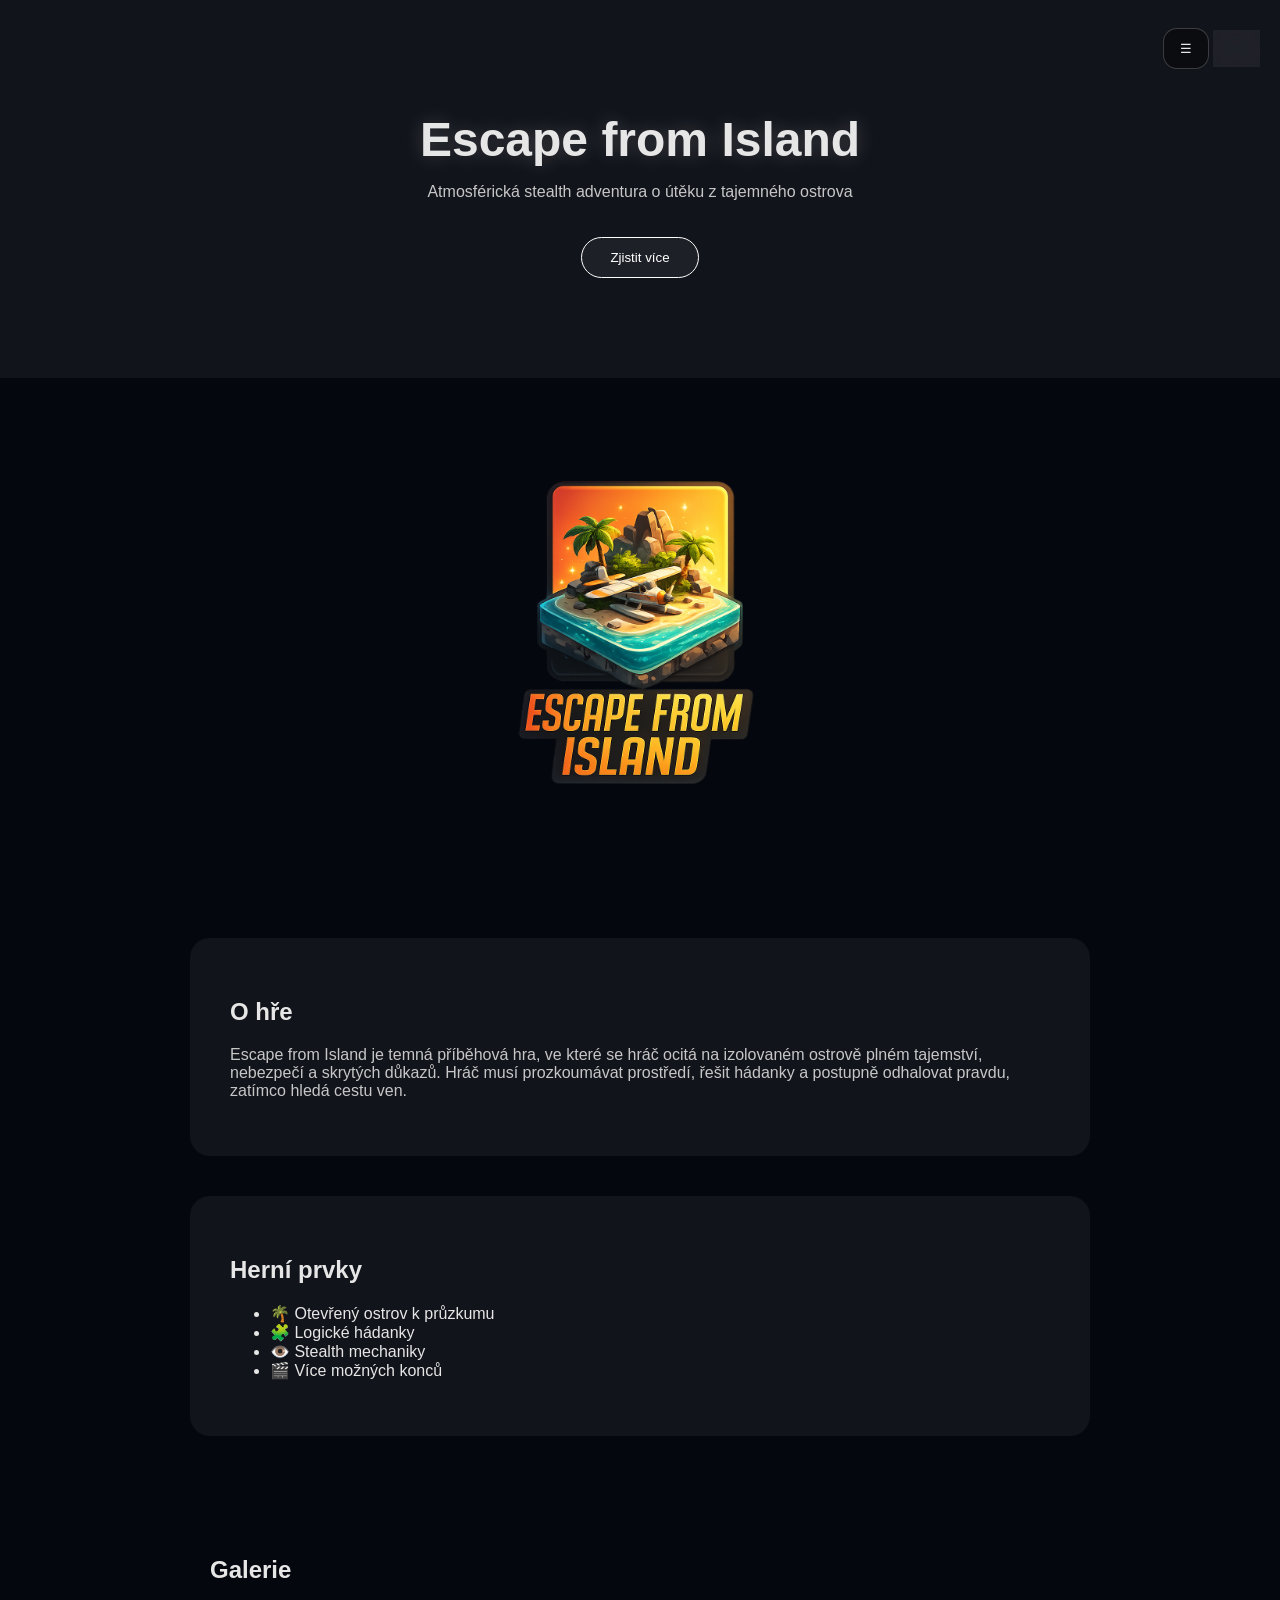
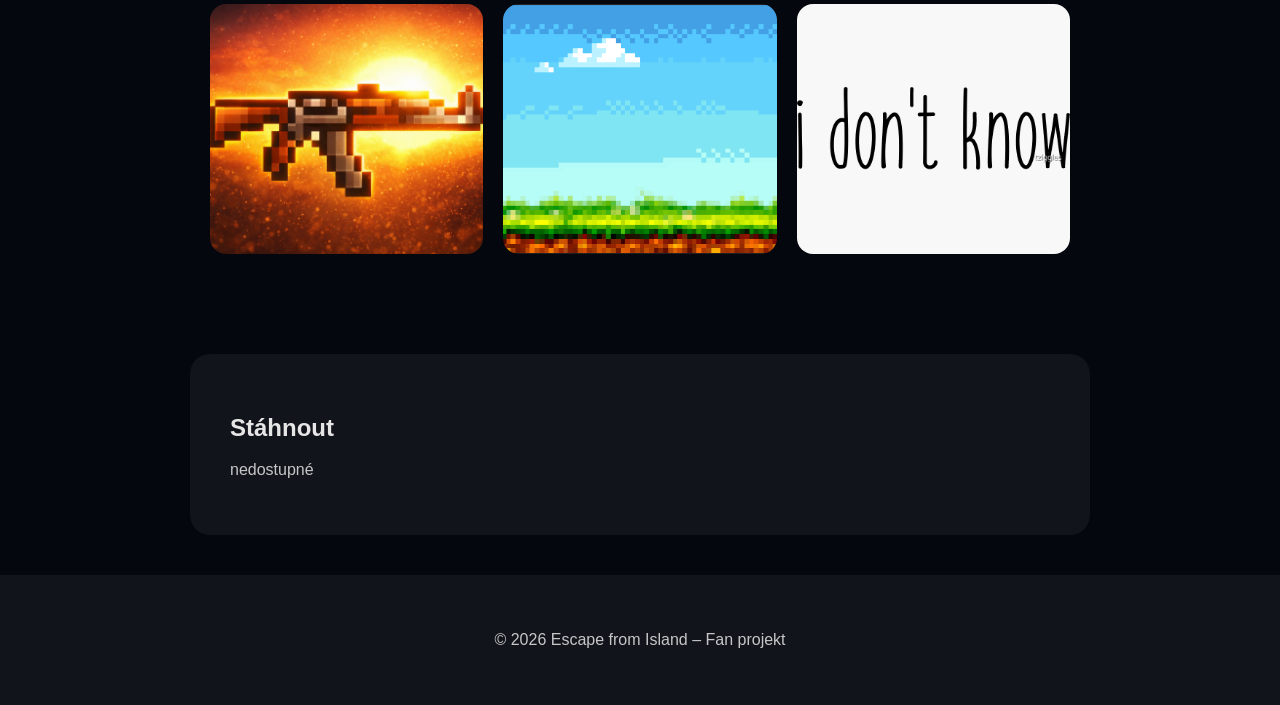
==== index.html @ 5540797e "Add files via upload" ====
<!DOCTYPE html>
<html lang="cs">
<head>
    <meta charset="UTF-8">
    <meta name="viewport" content="width=device-width, initial-scale=1.0">
    <meta name="theme-color" content="#050505">
    <title>Escape from Island</title>
    <link rel="stylesheet" href="style.css">
</head>
<body>

<!-- ===== MENU ===== -->
<nav class="menu">
    <button class="menu-toggle">☰</button>
<button class="theme-toggle">
    <span class="icon">🌙</span>
</button>
    <div class="menu-items">
        <a href="#">Hlavní</a>
        <a href="#about">O hře</a>
        <a href="#gallery">Galerie</a>
        <a href="#download">Stáhnout</a>
    </div>
</nav>

<!-- ===== Nazev + zjistit vic ===== -->
<header class="fade-in">
    <h1>Escape from Island</h1>
    <p>Atmosférická stealth adventura o útěku z tajemného ostrova</p>
    <button class="btn" id="infoBtn">Zjistit více</button>
    <div class="more-text" id="infoText">
        <p>
            Hra klade důraz na atmosféru, napětí a pomalé odhalování příběhu.
            Každé místo na ostrově skrývá nové informace a možné cesty k útěku.
        </p>
    </div>
</header>

<!-- ===== Hlavni obrazek ===== -->
<section class="hero fade-in delay">
   <img src="nazvanie.png" alt="Hlavní obrázek hry">
</section>

<!-- ===== informace o hre ===== -->
<section id="about" class="card fade-in">
    <h2>O hře</h2>
    <p>
        Escape from Island je temná příběhová hra, ve které se hráč ocitá
        na izolovaném ostrově plném tajemství, nebezpečí a skrytých důkazů.
        Hráč musí prozkoumávat prostředí, řešit hádanky a postupně odhalovat pravdu,
        zatímco hledá cestu ven.
    </p>
</section>

<section class="card fade-in">
    <h2>Herní prvky</h2>
    <ul>
        <li>🌴 Otevřený ostrov k průzkumu</li>
        <li>🧩 Logické hádanky</li>
        <li>👁️ Stealth mechaniky</li>
        <li>🎬 Více možných konců</li>
    </ul>
</section>

<!-- ===== GALLERY ===== -->
<section id="gallery" class="gallery fade-in">
    <h2>Galerie</h2>
    <div class="grid">
        <img src="AK-47_sunset.png" alt="Screenshot 1" class="clickable">
        <img src="ostrov.png" alt="Screenshot 2" class="clickable">
        <img src="hz.webp" alt="Screenshot 3" class="clickable">
    </div>
</section>

<!-- ===== Stahnout ===== -->
<section id="download" class="card fade-in">
    <h2>Stáhnout</h2>
    <p>nedostupné</p>
</section>

<!-- ===== autorska prava ===== -->
<footer class="fade-in">
    <p>© 2026 Escape from Island – Fan projekt</p>
</footer>

<!-- ===== zvetsit obrazek ===== -->
<div id="lightbox">
    <span id="close">&times;</span>
    <img id="lightbox-img" src="">
</div>

<script src="script.js"></script>
</body>
</html>
---- style.css ----
* {
    box-sizing: border-box;
}

/* ===== THEME VARIABLES ===== */
:root {
    --bg: #05070f;
    --card: rgba(255,255,255,0.05);
    --text: #e6e6e6;
    --accent: #ffffff;
    --btn-bg: rgba(255,255,255,0.05);
}

/* светлая тема (НЕ белая, мягкая) */
body.light {
    --bg: #cfd3da;
    --card: rgba(0,0,0,0.08);
    --text: #1a1a1a;
    --accent: #111;
    --btn-bg: rgba(0,0,0,0.08);
}

/* ===== BASE ===== */
html, body {
    margin: 0;
    min-height: 100vh;
    font-family: "Segoe UI", sans-serif;
    scroll-behavior: smooth;
    overscroll-behavior: none;

    background: var(--bg);
    color: var(--text);
}

/* ===== HEADER ===== */
header {
    text-align: center;
    padding: 80px 20px;
    background: var(--card);
}

header h1,
header p {
    color: var(--text);
}

h1 {
    font-size: 48px;
    margin-bottom: 10px;
    text-shadow: 0 0 20px rgba(255,255,255,0.2);
}

p {
    opacity: 0.85;
}

/* ===== BUTTON ===== */
.btn {
    display: inline-block;
    margin-top: 20px;
    padding: 12px 28px;
    background: var(--btn-bg);
    border-radius: 30px;
    border: 1px solid var(--accent);
    color: var(--accent);
    text-decoration: none;
    transition: 0.3s;
}

.btn:hover {
    background: var(--accent);
    color: var(--bg);
    transform: scale(1.1);
}

/* ===== SECTIONS ===== */
section {
    max-width: 900px;
    margin: auto;
    padding: 60px 20px;
}

/* ===== CARD ===== */
.card {
    background: var(--card);
    border-radius: 20px;
    padding: 40px;
    margin: 40px auto;
}

/* ===== HERO ===== */
.hero img {
    width: 100%;
    max-width: 700px;
    max-height: 400px;
    height: auto;
    object-fit: contain;
    display: block;
    margin: 0 auto;
}

/* ===== GRID ===== */
.grid {
    display: grid;
    gap: 20px;
    grid-template-columns: repeat(auto-fit, minmax(250px, 1fr));
}

.grid img {
    width: 100%;
    height: 250px;
    object-fit: cover;
    border-radius: 16px;
    transition: 0.3s ease;
    cursor: pointer;
}

.grid img:hover {
    transform: scale(1.05);
}

/* ===== FOOTER ===== */
footer {
    text-align: center;
    padding: 40px;
    background: var(--card);
    margin-top: 40px;
}

/* ===== ANIMATION ===== */
.fade-in {
    opacity: 0;
    transform: translateY(30px);
    transition: 1s ease;
}

.fade-in.visible {
    opacity: 1;
    transform: translateY(0);
}

/* ===== MENU ===== */
.menu {
    position: fixed;
    top: 20px;
    right: 20px;
    z-index: 1000;
}

.menu-toggle {
    background: rgba(0,0,0,0.4);
    border: 1px solid rgba(255,255,255,0.2);
    color: var(--text);
    padding: 12px 16px;
    cursor: pointer;
    border-radius: 14px;
}

.menu-items {
    display: none;
    flex-direction: column;
    background: var(--card);
    margin-top: 8px;
    border-radius: 12px;
}

.menu-items.open {
    display: flex;
}

.menu-items a {
    padding: 10px 16px;
    color: var(--text);
    text-decoration: none;
}

.menu-items a:hover {
    background: rgba(255,255,255,0.08);
}

/* ===== MORE TEXT ===== */
.more-text {
    max-width: 600px;
    margin: 20px auto 0;
    opacity: 0;
    max-height: 0;
    overflow: hidden;
    transition: 0.4s ease;
}

.more-text.show {
    opacity: 1;
    max-height: 500px;
}

/* ===== LIGHTBOX ===== */
#lightbox {
    display: none;
    position: fixed;
    z-index: 2000;
    top: 0;
    left: 0;
    width: 100%;
    height: 100%;

    justify-content: center;
    align-items: center;

    background: rgba(0,0,0,0.9);
}

#lightbox.show {
    display: flex;
}

#lightbox img {
    max-width: 90%;
    max-height: 90%;
    border-radius: 10px;
}

#close {
    position: absolute;
    top: 20px;
    right: 30px;
    font-size: 40px;
    color: white;
    cursor: pointer;
}

/* ===== FLASH ===== */
.flash {
    box-shadow: 0 0 60px rgba(255,255,255,0.6);
}

/* ===== THEME BUTTON ===== */
.theme-toggle {
    margin-top: 10px;
    background: rgba(255,255,255,0.06);
    border: 1px solid rgba(255,255,255,0.2);
    color: var(--text);
    padding: 10px 14px;
    border-radius: 14px;
    cursor: pointer;
    backdrop-filter: blur(8px);
    transition: 0.25s;
}

.theme-toggle:hover {
    transform: scale(1.1);
}
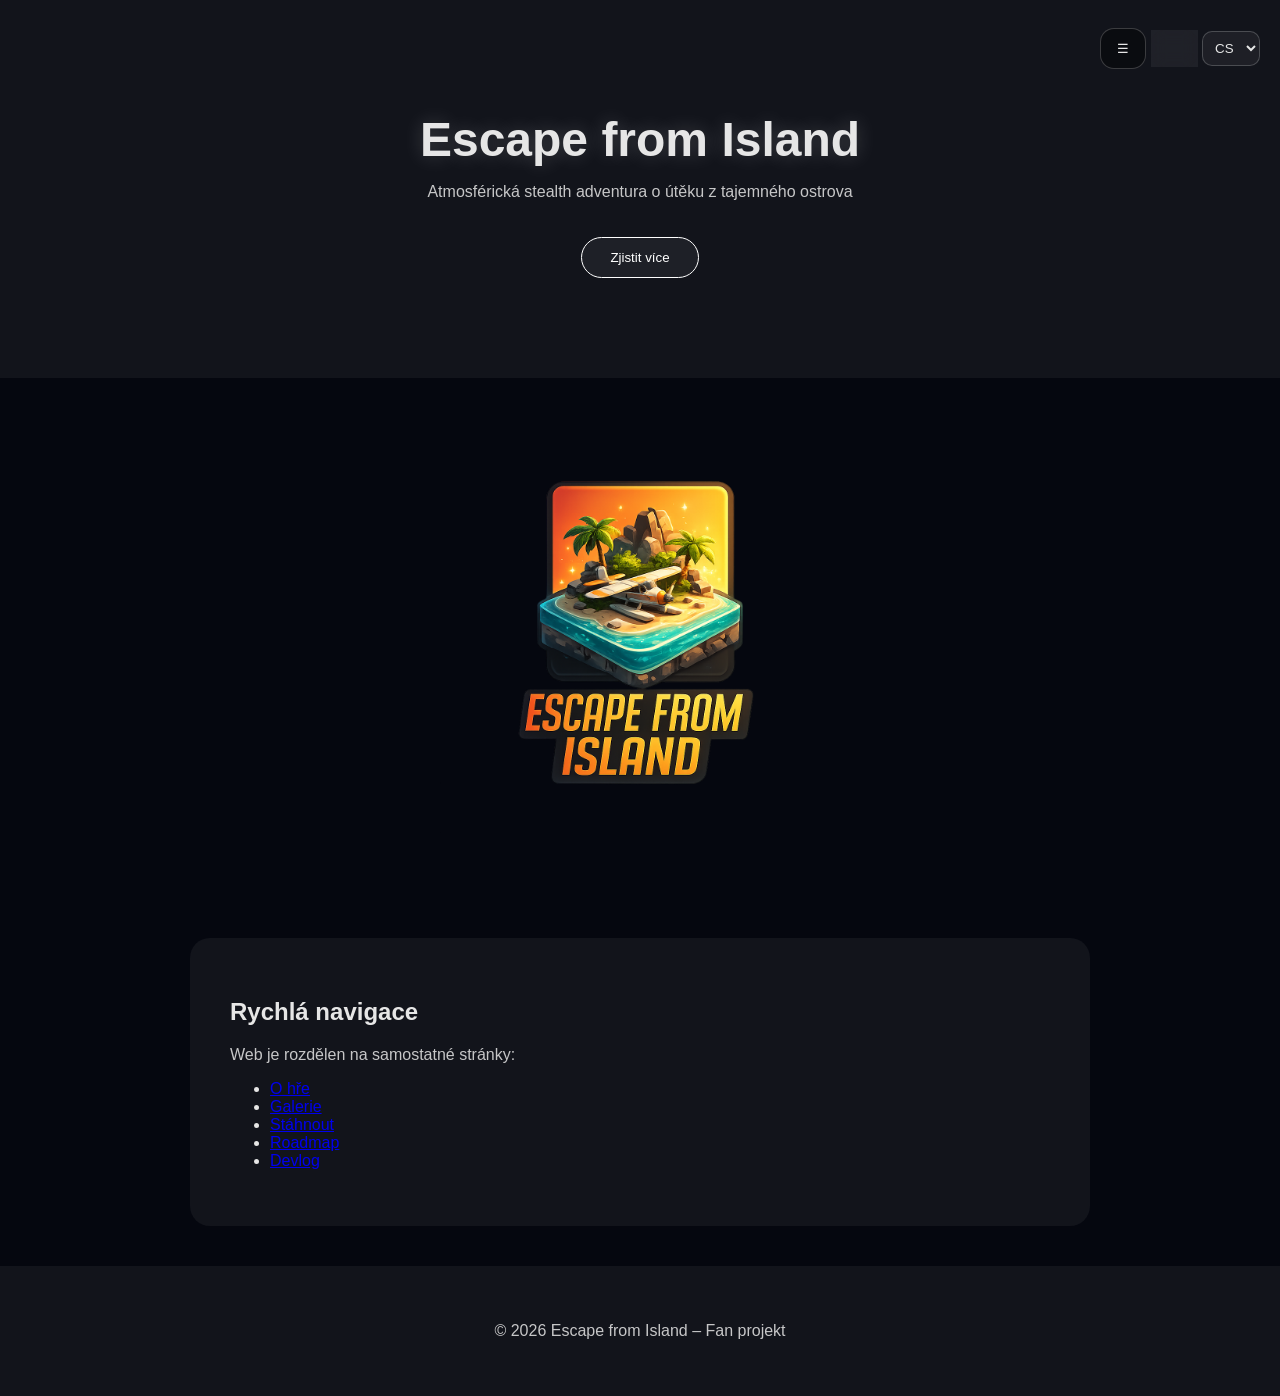
==== commit e250d12f: "Integrate roadmap/devlog into shared nav and i18n" ====
--- a/index.html
+++ b/index.html
@@ -1,94 +1,26 @@
-<!DOCTYPE html>
-<html lang="cs">
-<head>
-    <meta charset="UTF-8">
-    <meta name="viewport" content="width=device-width, initial-scale=1.0">
-    <meta name="theme-color" content="#050505">
-    <title>Escape from Island</title>
-    <link rel="stylesheet" href="style.css">
-</head>
-<body>
-
-<!-- ===== MENU ===== -->
-<nav class="menu">
-    <button class="menu-toggle">☰</button>
-<button class="theme-toggle">
-    <span class="icon">🌙</span>
-</button>
-    <div class="menu-items">
-        <a href="#">Hlavní</a>
-        <a href="#about">O hře</a>
-        <a href="#gallery">Galerie</a>
-        <a href="#download">Stáhnout</a>
-    </div>
-</nav>
-
-<!-- ===== Nazev + zjistit vic ===== -->
-<header class="fade-in">
-    <h1>Escape from Island</h1>
-    <p>Atmosférická stealth adventura o útěku z tajemného ostrova</p>
-    <button class="btn" id="infoBtn">Zjistit více</button>
-    <div class="more-text" id="infoText">
-        <p>
-            Hra klade důraz na atmosféru, napětí a pomalé odhalování příběhu.
-            Každé místo na ostrově skrývá nové informace a možné cesty k útěku.
-        </p>
-    </div>
-</header>
-
-<!-- ===== Hlavni obrazek ===== -->
-<section class="hero fade-in delay">
-   <img src="nazvanie.png" alt="Hlavní obrázek hry">
-</section>
-
-<!-- ===== informace o hre ===== -->
-<section id="about" class="card fade-in">
-    <h2>O hře</h2>
-    <p>
-        Escape from Island je temná příběhová hra, ve které se hráč ocitá
-        na izolovaném ostrově plném tajemství, nebezpečí a skrytých důkazů.
-        Hráč musí prozkoumávat prostředí, řešit hádanky a postupně odhalovat pravdu,
-        zatímco hledá cestu ven.
-    </p>
-</section>
-
-<section class="card fade-in">
-    <h2>Herní prvky</h2>
-    <ul>
-        <li>🌴 Otevřený ostrov k průzkumu</li>
-        <li>🧩 Logické hádanky</li>
-        <li>👁️ Stealth mechaniky</li>
-        <li>🎬 Více možných konců</li>
-    </ul>
-</section>
-
-<!-- ===== GALLERY ===== -->
-<section id="gallery" class="gallery fade-in">
-    <h2>Galerie</h2>
-    <div class="grid">
-        <img src="AK-47_sunset.png" alt="Screenshot 1" class="clickable">
-        <img src="ostrov.png" alt="Screenshot 2" class="clickable">
-        <img src="hz.webp" alt="Screenshot 3" class="clickable">
-    </div>
-</section>
-
-<!-- ===== Stahnout ===== -->
-<section id="download" class="card fade-in">
-    <h2>Stáhnout</h2>
-    <p>nedostupné</p>
-</section>
-
-<!-- ===== autorska prava ===== -->
-<footer class="fade-in">
-    <p>© 2026 Escape from Island – Fan projekt</p>
-</footer>
-
-<!-- ===== zvetsit obrazek ===== -->
-<div id="lightbox">
-    <span id="close">&times;</span>
-    <img id="lightbox-img" src="">
-</div>
-
-<script src="script.js"></script>
-</body>
-</html>+<!DOCTYPE html>
+<html lang="cs">
+<head>
+    <meta charset="UTF-8">
+    <meta name="viewport" content="width=device-width, initial-scale=1.0">
+    <meta name="description" content="Escape from Island - stealth adventure game project website.">
+    <meta property="og:title" content="Escape from Island">
+    <meta property="og:description" content="Atmospheric stealth adventure game.">
+    <meta property="og:image" content="nazvanie.png">
+    <title>Escape from Island</title>
+    <link rel="stylesheet" href="style.css">
+</head>
+<body>
+<nav class="menu">
+    <button class="menu-toggle" aria-label="Otevřít menu" aria-expanded="false">☰</button>
+    <button class="theme-toggle" aria-label="Přepnout téma"><span class="icon">🌙</span></button>
+    <select id="langSelect" class="lang-select" aria-label="Language switcher"><option value="cs">CS</option><option value="ru">RU</option><option value="en">EN</option></select>
+    <div class="menu-items"><a href="index.html" data-i18n="nav_home">Hlavní</a><a href="about.html" data-i18n="nav_about">O hře</a><a href="gallery.html" data-i18n="nav_gallery">Galerie</a><a href="download.html" data-i18n="nav_download">Stáhnout</a><a href="roadmap.html" data-i18n="nav_roadmap">Roadmap</a><a href="devlog.html" data-i18n="nav_devlog">Devlog</a></div>
+</nav>
+<header class="fade-in"><h1 data-i18n="hero_title">Escape from Island</h1><p data-i18n="hero_sub">Atmosférická stealth adventura o útěku z tajemného ostrova</p><button class="btn" id="infoBtn" type="button" data-i18n="btn_more">Zjistit více</button><div class="more-text" id="infoText"><p data-i18n="more_text">Hra klade důraz na atmosféru, napětí a pomalé odhalování příběhu.</p></div></header>
+<section class="hero fade-in"><img src="nazvanie.png" alt="Hlavní obrázek hry"></section>
+<section class="card fade-in"><h2 data-i18n="quick_title">Rychlá navigace</h2><p data-i18n="quick_text">Web je rozdělen na samostatné stránky:</p><ul><li><a href="about.html" data-i18n="nav_about">O hře</a></li><li><a href="gallery.html" data-i18n="nav_gallery">Galerie</a></li><li><a href="download.html" data-i18n="nav_download">Stáhnout</a></li><li><a href="roadmap.html" data-i18n="nav_roadmap">Roadmap</a></li><li><a href="devlog.html" data-i18n="nav_devlog">Devlog</a></li></ul></section>
+<footer class="fade-in"><p data-i18n="footer">© 2026 Escape from Island – Fan projekt</p></footer>
+<script src="i18n.js"></script><script src="script.js"></script>
+</body>
+</html>
--- a/style.css
+++ b/style.css
@@ -247,6 +247,24 @@
     transition: 0.25s;
 }
 
-.theme-toggle:hover {
-    transform: scale(1.1);
-}+.theme-toggle:hover {
+    transform: scale(1.1);
+}
+.lang-select {
+    margin-top: 10px;
+    padding: 8px;
+    border-radius: 10px;
+    background: var(--card);
+    color: var(--text);
+    border: 1px solid rgba(255,255,255,0.2);
+}
+
+textarea {
+    width: 100%;
+    min-height: 120px;
+    border-radius: 12px;
+    padding: 12px;
+    background: var(--card);
+    color: var(--text);
+    border: 1px solid rgba(255,255,255,0.2);
+}
